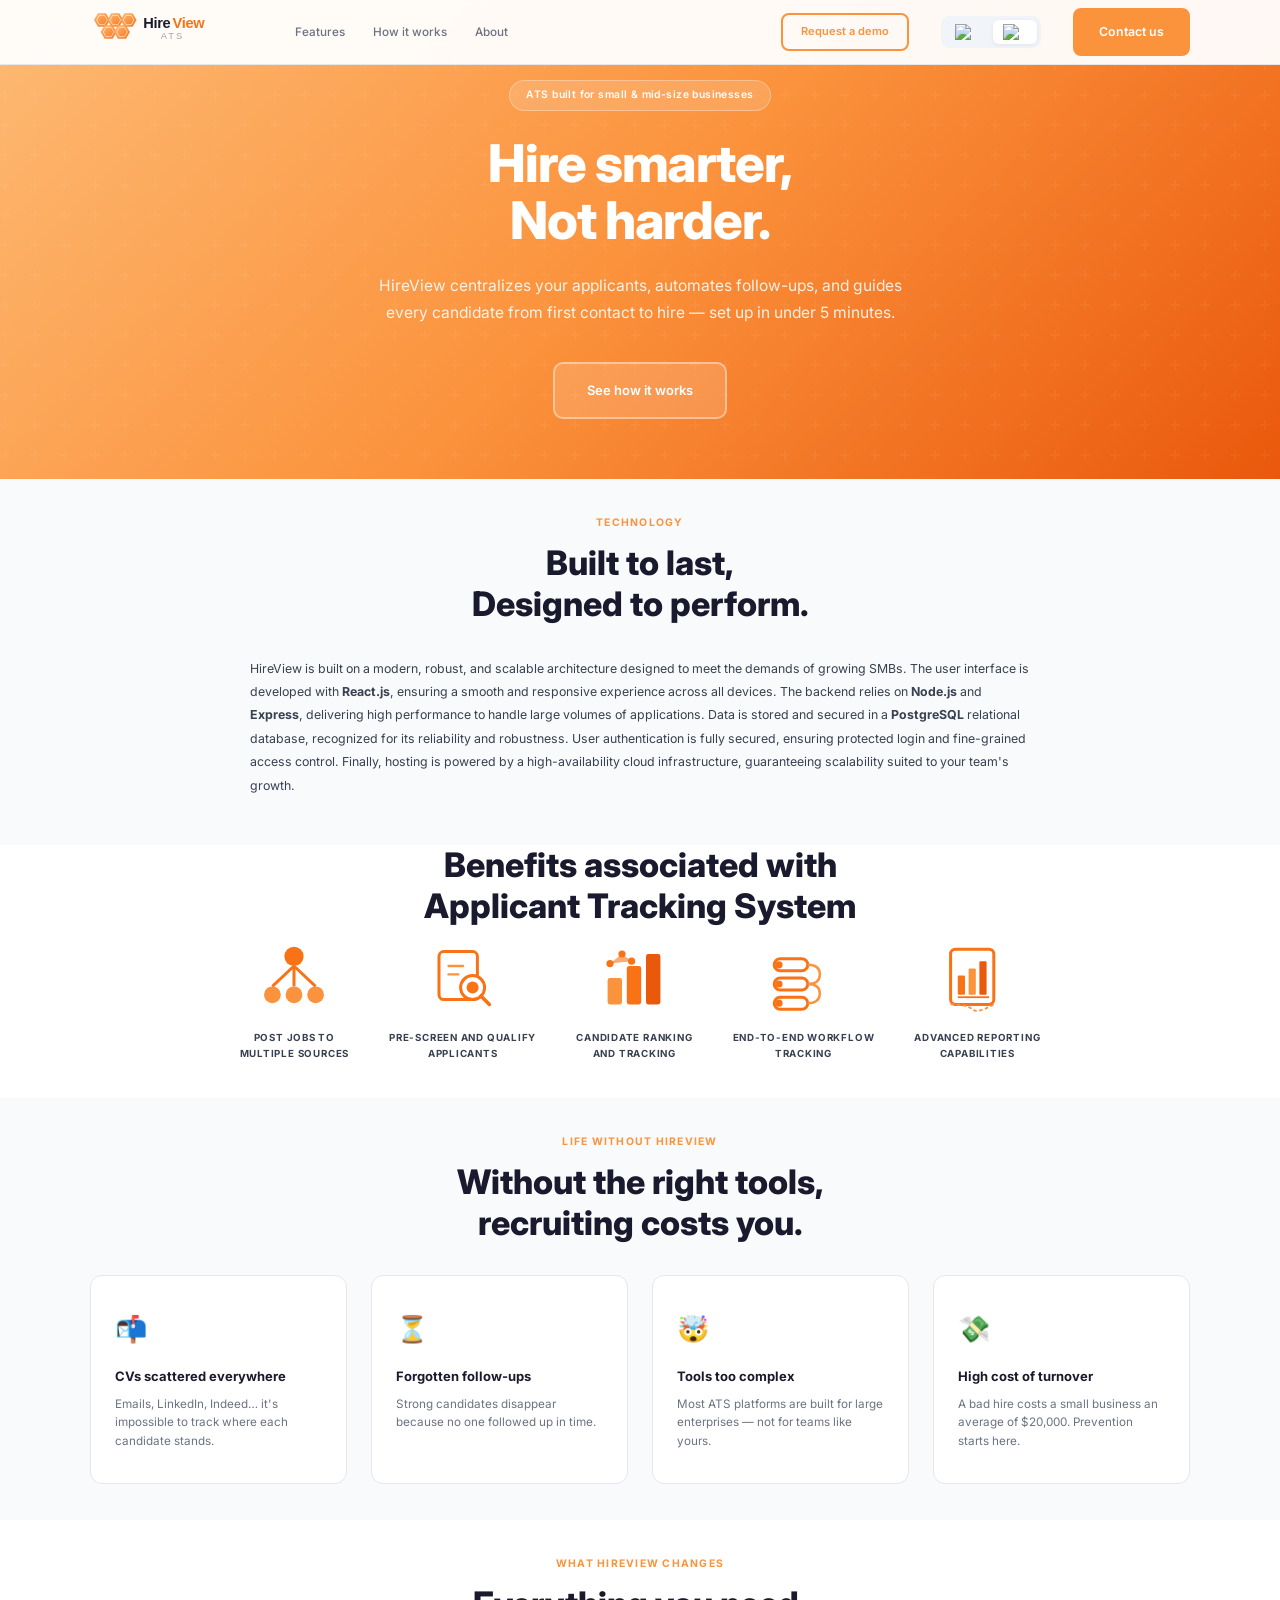
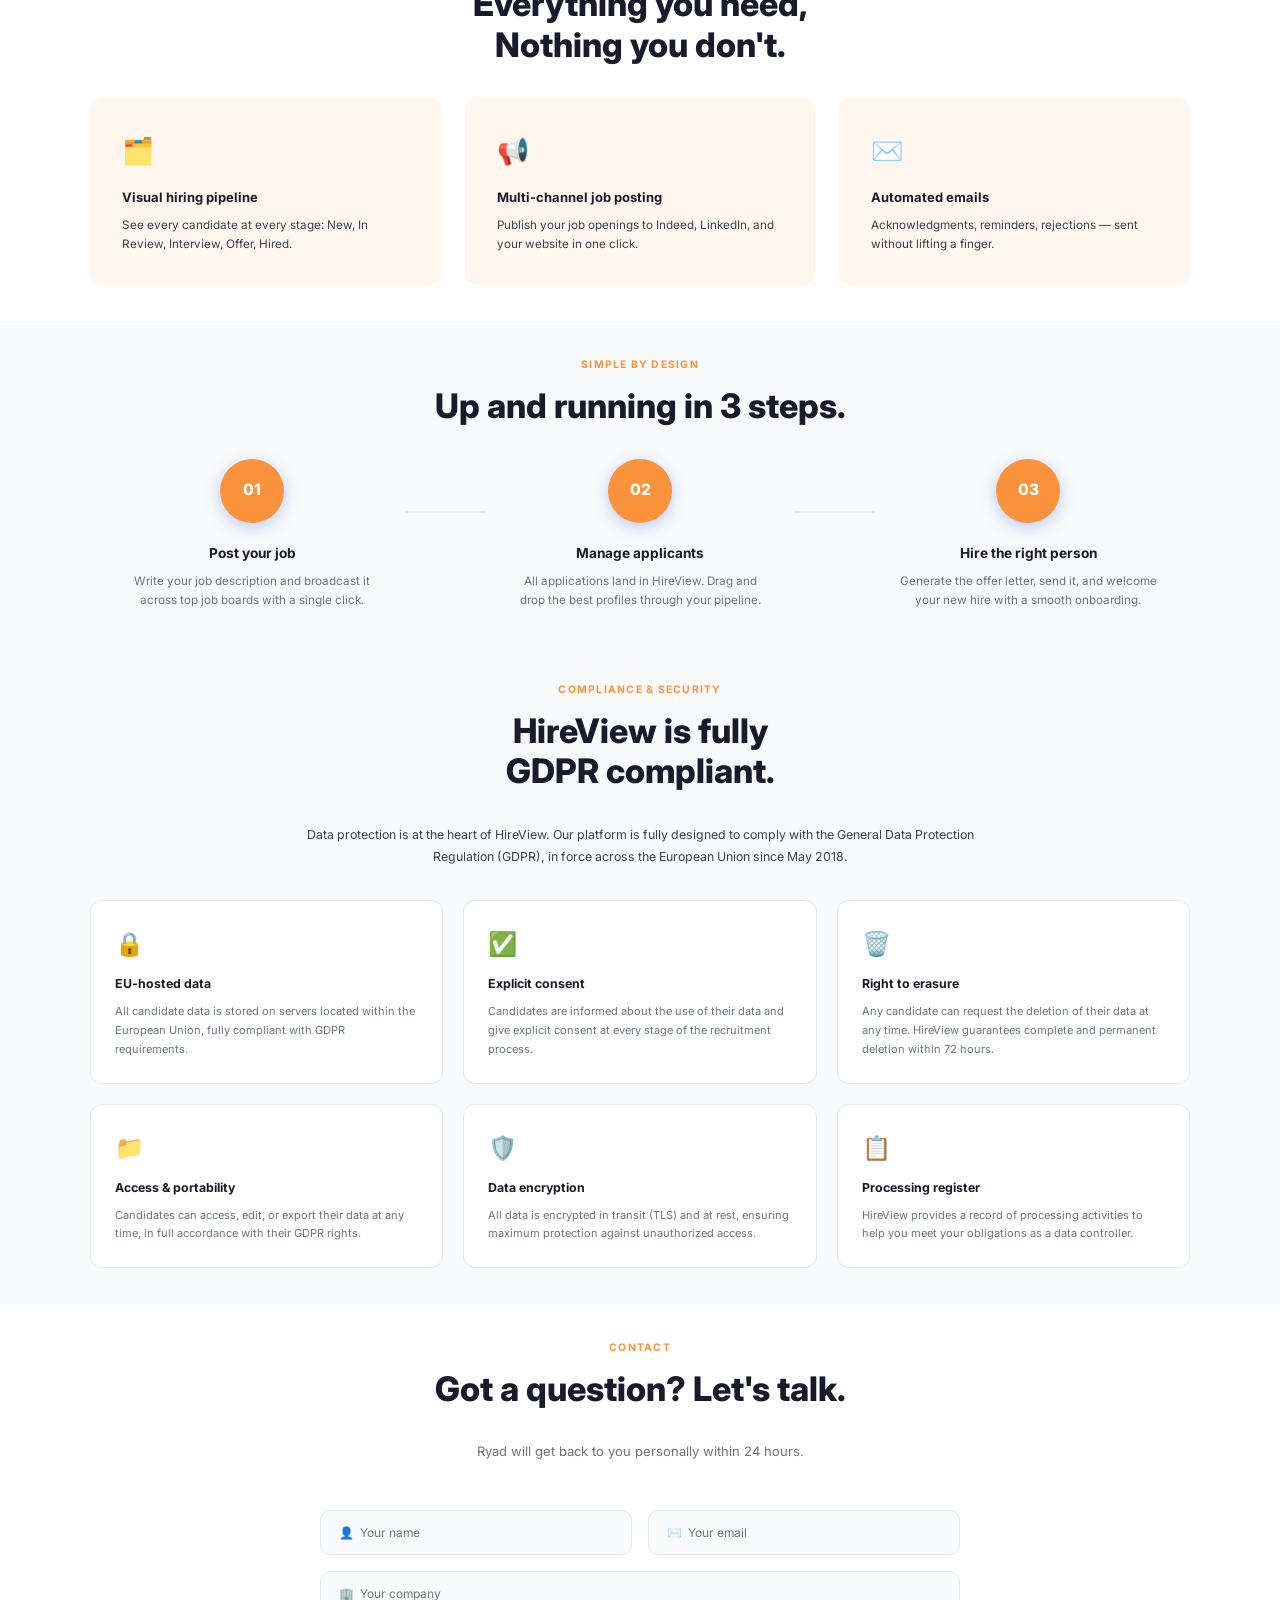
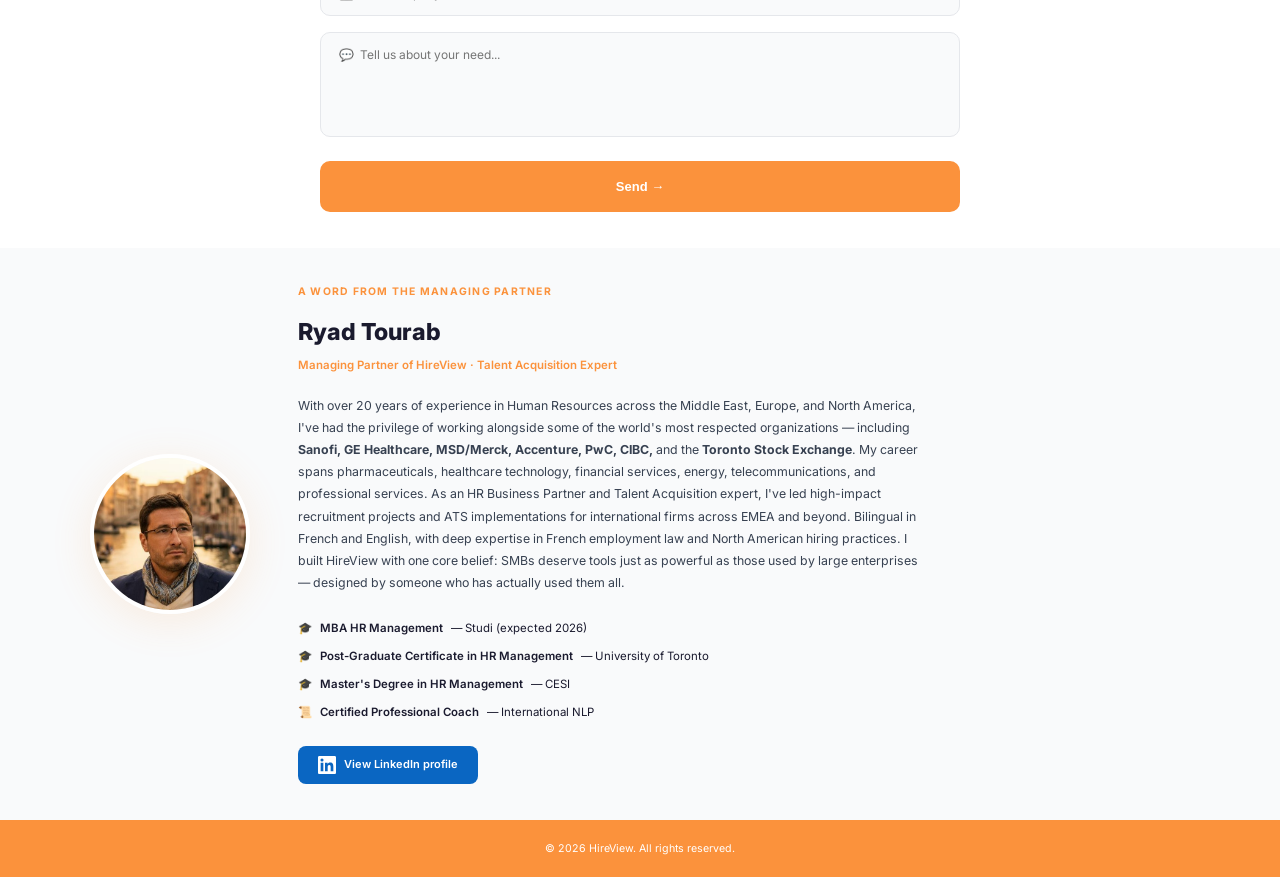
==== index-en.html @ aeb1a821 "Add files via upload" ====
<!DOCTYPE html>
<html lang="en">
<head>
  <meta charset="UTF-8" />
  <meta name="viewport" content="width=device-width, initial-scale=1.0" />
  <title>HireView — The ATS Built for SMBs</title>
  <link rel="preconnect" href="https://fonts.googleapis.com" />
  <link rel="preconnect" href="https://fonts.gstatic.com" crossorigin />
  <link href="https://fonts.googleapis.com/css2?family=Inter:wght@400;500;600;700;800&display=swap" rel="stylesheet" />
  <link rel="stylesheet" href="style.css" />
</head>
<body>

  <!-- NAV -->
  <header class="nav" id="nav">
    <div class="nav__inner container">
      <a href="#" class="nav__logo"><img src="logo.svg" alt="HireView" height="40" /></a>
      <nav class="nav__links" id="navLinks">
        <a href="#features">Features</a>
        <a href="#how">How it works</a>
        <a href="#founder">About</a>
      </nav>
      <a href="#contact" class="btn btn--outline nav__demo">Request a demo</a>
      <div class="lang-switch">
        <a href="index.html" class="lang-switch__btn" title="Français">
          <img src="https://flagcdn.com/w40/fr.png" width="24" height="16" alt="Français" />
        </a>
        <a href="index-en.html" class="lang-switch__btn lang-switch__btn--active" title="English">
          <img src="https://flagcdn.com/w40/gb.png" width="24" height="16" alt="English" />
        </a>
      </div>
      <a href="#contact" class="btn btn--primary nav__cta">Contact us</a>
      <button class="nav__burger" id="burger" aria-label="Menu">
        <span></span><span></span><span></span>
      </button>
    </div>
  </header>

  <!-- MOBILE MENU -->
  <div class="mobile-menu" id="mobileMenu">
    <a href="#features" class="mobile-menu__link">Features</a>
    <a href="#how" class="mobile-menu__link">How it works</a>
    <a href="#contact" class="mobile-menu__link">Request a demo</a>
    <a href="#contact" class="btn btn--primary mobile-menu__cta">Contact us</a>
  </div>

  <main>

    <!-- HERO -->
    <section class="hero">
      <div class="container hero__inner">
        <div class="hero__badge">ATS built for small & mid-size businesses</div>
        <h1 class="hero__title">Hire smarter,<br/>Not harder.</h1>
        <p class="hero__sub">HireView centralizes your applicants, automates follow-ups, and guides every candidate from first contact to hire — set up in under 5 minutes.</p>
        <div class="hero__actions">
          <a href="#how" class="btn btn--ghost btn--lg">See how it works</a>
        </div>
      </div>
      <div class="hero__bg"></div>
    </section>

    <!-- TECH -->
    <section class="tech" id="tech">
      <div class="container">
        <p class="section__eyebrow">Technology</p>
        <h2 class="section__title">Built to last,<br/>Designed to perform.</h2>
        <p class="tech__intro">HireView is built on a modern, robust, and scalable architecture designed to meet the demands of growing SMBs. The user interface is developed with <strong>React.js</strong>, ensuring a smooth and responsive experience across all devices. The backend relies on <strong>Node.js</strong> and <strong>Express</strong>, delivering high performance to handle large volumes of applications. Data is stored and secured in a <strong>PostgreSQL</strong> relational database, recognized for its reliability and robustness. User authentication is fully secured, ensuring protected login and fine-grained access control. Finally, hosting is powered by a high-availability cloud infrastructure, guaranteeing scalability suited to your team's growth.</p>
      </div>
    </section>

    <!-- BENEFITS -->
    <section class="benefits">
      <div class="container">
        <h2 class="section__title">Benefits associated with<br/>Applicant Tracking System</h2>
        <div class="benefits__grid">
          <div class="benefits__item">
            <div class="benefits__icon">
              <svg viewBox="0 0 60 60" fill="none" xmlns="http://www.w3.org/2000/svg">
                <circle cx="30" cy="12" r="8" fill="#f97316"/>
                <circle cx="12" cy="44" r="7" fill="#fb923c"/>
                <circle cx="30" cy="44" r="7" fill="#fb923c"/>
                <circle cx="48" cy="44" r="7" fill="#fb923c"/>
                <line x1="30" y1="20" x2="12" y2="37" stroke="#f97316" stroke-width="2.5"/>
                <line x1="30" y1="20" x2="30" y2="37" stroke="#f97316" stroke-width="2.5"/>
                <line x1="30" y1="20" x2="48" y2="37" stroke="#f97316" stroke-width="2.5"/>
              </svg>
            </div>
            <p>Post jobs to<br/>multiple sources</p>
          </div>
          <div class="benefits__item">
            <div class="benefits__icon">
              <svg viewBox="0 0 60 60" fill="none" xmlns="http://www.w3.org/2000/svg">
                <rect x="10" y="8" width="32" height="40" rx="4" stroke="#f97316" stroke-width="2.5" fill="none"/>
                <circle cx="38" cy="38" r="10" fill="#fff" stroke="#f97316" stroke-width="2.5"/>
                <circle cx="38" cy="38" r="5" fill="#f97316"/>
                <line x1="45" y1="45" x2="52" y2="52" stroke="#f97316" stroke-width="3" stroke-linecap="round"/>
                <line x1="18" y1="20" x2="30" y2="20" stroke="#fb923c" stroke-width="2" stroke-linecap="round"/>
                <line x1="18" y1="27" x2="26" y2="27" stroke="#fb923c" stroke-width="2" stroke-linecap="round"/>
              </svg>
            </div>
            <p>Pre-screen and qualify<br/>applicants</p>
          </div>
          <div class="benefits__item">
            <div class="benefits__icon">
              <svg viewBox="0 0 60 60" fill="none" xmlns="http://www.w3.org/2000/svg">
                <rect x="8" y="30" width="12" height="22" rx="2" fill="#fb923c"/>
                <rect x="24" y="20" width="12" height="32" rx="2" fill="#f97316"/>
                <rect x="40" y="10" width="12" height="42" rx="2" fill="#ea580c"/>
                <polygon points="10,18 20,10 28,16" fill="#f97316" opacity="0.6"/>
                <circle cx="10" cy="18" r="3" fill="#f97316"/>
                <circle cx="20" cy="10" r="3" fill="#f97316"/>
                <circle cx="28" cy="16" r="3" fill="#f97316"/>
              </svg>
            </div>
            <p>Candidate ranking<br/>and tracking</p>
          </div>
          <div class="benefits__item">
            <div class="benefits__icon">
              <svg viewBox="0 0 60 60" fill="none" xmlns="http://www.w3.org/2000/svg">
                <rect x="6" y="14" width="28" height="10" rx="5" stroke="#f97316" stroke-width="2.5" fill="none"/>
                <rect x="6" y="30" width="28" height="10" rx="5" stroke="#f97316" stroke-width="2.5" fill="none"/>
                <rect x="6" y="46" width="28" height="10" rx="5" stroke="#f97316" stroke-width="2.5" fill="none"/>
                <circle cx="10" cy="19" r="3" fill="#f97316"/>
                <circle cx="10" cy="35" r="3" fill="#f97316"/>
                <circle cx="10" cy="51" r="3" fill="#f97316"/>
                <path d="M34 19 Q44 19 44 27 Q44 35 34 35" stroke="#fb923c" stroke-width="2" fill="none"/>
                <path d="M34 35 Q44 35 44 43 Q44 51 34 51" stroke="#fb923c" stroke-width="2" fill="none"/>
              </svg>
            </div>
            <p>End-to-end workflow<br/>tracking</p>
          </div>
          <div class="benefits__item">
            <div class="benefits__icon">
              <svg viewBox="0 0 60 60" fill="none" xmlns="http://www.w3.org/2000/svg">
                <rect x="8" y="6" width="36" height="46" rx="4" stroke="#f97316" stroke-width="2.5" fill="none"/>
                <rect x="14" y="28" width="6" height="16" rx="1" fill="#f97316"/>
                <rect x="23" y="22" width="6" height="22" rx="1" fill="#fb923c"/>
                <rect x="32" y="16" width="6" height="28" rx="1" fill="#ea580c"/>
                <line x1="14" y1="46" x2="40" y2="46" stroke="#f97316" stroke-width="1.5"/>
                <path d="M8 52 Q22 52 26 56 Q30 60 44 52" stroke="#fb923c" stroke-width="1.5" fill="none" stroke-dasharray="3,2"/>
              </svg>
            </div>
            <p>Advanced reporting<br/>capabilities</p>
          </div>
        </div>
      </div>
    </section>

    <!-- PAIN POINTS -->
    <section class="pain">
      <div class="container">
        <p class="section__eyebrow">Life without HireView</p>
        <h2 class="section__title">Without the right tools,<br/>recruiting costs you.</h2>
        <div class="pain__grid">
          <div class="pain__card">
            <div class="pain__icon">📬</div>
            <h3>CVs scattered everywhere</h3>
            <p>Emails, LinkedIn, Indeed… it's impossible to track where each candidate stands.</p>
          </div>
          <div class="pain__card">
            <div class="pain__icon">⏳</div>
            <h3>Forgotten follow-ups</h3>
            <p>Strong candidates disappear because no one followed up in time.</p>
          </div>
          <div class="pain__card">
            <div class="pain__icon">🤯</div>
            <h3>Tools too complex</h3>
            <p>Most ATS platforms are built for large enterprises — not for teams like yours.</p>
          </div>
          <div class="pain__card">
            <div class="pain__icon">💸</div>
            <h3>High cost of turnover</h3>
            <p>A bad hire costs a small business an average of $20,000. Prevention starts here.</p>
          </div>
        </div>
      </div>
    </section>

    <!-- FEATURES -->
    <section class="features" id="features">
      <div class="container">
        <p class="section__eyebrow">What HireView changes</p>
        <h2 class="section__title">Everything you need,<br/>Nothing you don't.</h2>
        <div class="features__grid">
          <div class="feature__card">
            <div class="feature__icon">🗂️</div>
            <h3>Visual hiring pipeline</h3>
            <p>See every candidate at every stage: New, In Review, Interview, Offer, Hired.</p>
          </div>
          <div class="feature__card">
            <div class="feature__icon">📢</div>
            <h3>Multi-channel job posting</h3>
            <p>Publish your job openings to Indeed, LinkedIn, and your website in one click.</p>
          </div>
          <div class="feature__card">
            <div class="feature__icon">✉️</div>
            <h3>Automated emails</h3>
            <p>Acknowledgments, reminders, rejections — sent without lifting a finger.</p>
          </div>
        </div>
      </div>
    </section>

    <!-- HOW IT WORKS -->
    <section class="how" id="how">
      <div class="container">
        <p class="section__eyebrow">Simple by design</p>
        <h2 class="section__title">Up and running in 3 steps.</h2>
        <div class="how__steps">
          <div class="how__step">
            <div class="how__number">01</div>
            <div class="how__content">
              <h3>Post your job</h3>
              <p>Write your job description and broadcast it across top job boards with a single click.</p>
            </div>
          </div>
          <div class="how__connector"></div>
          <div class="how__step">
            <div class="how__number">02</div>
            <div class="how__content">
              <h3>Manage applicants</h3>
              <p>All applications land in HireView. Drag and drop the best profiles through your pipeline.</p>
            </div>
          </div>
          <div class="how__connector"></div>
          <div class="how__step">
            <div class="how__number">03</div>
            <div class="how__content">
              <h3>Hire the right person</h3>
              <p>Generate the offer letter, send it, and welcome your new hire with a smooth onboarding.</p>
            </div>
          </div>
        </div>
      </div>
    </section>


    <!-- RGPD -->
    <section class="rgpd">
      <div class="container">
        <p class="section__eyebrow">Compliance & Security</p>
        <h2 class="section__title">HireView is fully<br/>GDPR compliant.</h2>
        <p class="rgpd__intro">Data protection is at the heart of HireView. Our platform is fully designed to comply with the General Data Protection Regulation (GDPR), in force across the European Union since May 2018.</p>
        <div class="rgpd__grid">
          <div class="rgpd__card">
            <div class="rgpd__icon">🔒</div>
            <h3>EU-hosted data</h3>
            <p>All candidate data is stored on servers located within the European Union, fully compliant with GDPR requirements.</p>
          </div>
          <div class="rgpd__card">
            <div class="rgpd__icon">✅</div>
            <h3>Explicit consent</h3>
            <p>Candidates are informed about the use of their data and give explicit consent at every stage of the recruitment process.</p>
          </div>
          <div class="rgpd__card">
            <div class="rgpd__icon">🗑️</div>
            <h3>Right to erasure</h3>
            <p>Any candidate can request the deletion of their data at any time. HireView guarantees complete and permanent deletion within 72 hours.</p>
          </div>
          <div class="rgpd__card">
            <div class="rgpd__icon">📁</div>
            <h3>Access & portability</h3>
            <p>Candidates can access, edit, or export their data at any time, in full accordance with their GDPR rights.</p>
          </div>
          <div class="rgpd__card">
            <div class="rgpd__icon">🛡️</div>
            <h3>Data encryption</h3>
            <p>All data is encrypted in transit (TLS) and at rest, ensuring maximum protection against unauthorized access.</p>
          </div>
          <div class="rgpd__card">
            <div class="rgpd__icon">📋</div>
            <h3>Processing register</h3>
            <p>HireView provides a record of processing activities to help you meet your obligations as a data controller.</p>
          </div>
        </div>
      </div>
    </section>

    <!-- CONTACT -->
    <section class="contact" id="contact">
      <div class="container">
        <div class="contact__header">
          <p class="section__eyebrow">Contact</p>
          <h2 class="section__title">Got a question? Let's talk.</h2>
          <p class="contact__sub">Ryad will get back to you personally within 24 hours.</p>
        </div>
        <form class="contact__form" action="https://formsubmit.co/contact@hireview-ats.com" method="POST">
          <div class="form__row">
            <div class="form__group">
              <input type="text" name="name" placeholder="👤  Your name" required />
            </div>
            <div class="form__group">
              <input type="email" name="email" placeholder="✉️  Your email" required />
            </div>
          </div>
          <div class="form__group">
            <input type="text" name="company" placeholder="🏢  Your company" />
          </div>
          <div class="form__group">
            <textarea name="message" rows="5" placeholder="💬  Tell us about your need..." required></textarea>
          </div>
          <button type="submit" class="btn btn--primary btn--full contact__submit">Send →</button>
        </form>
      </div>
    </section>

    <!-- FOUNDER -->
    <section class="founder" id="founder">
      <div class="container founder__inner">
        <div class="founder__avatar"><img src="ryad.jpg.jpg" alt="Ryad Tourab" /></div>
        <div class="founder__content">
          <p class="section__eyebrow">A word from the Managing Partner</p>
          <h2 class="founder__name">Ryad Tourab</h2>
          <p class="founder__title">Managing Partner of HireView · Talent Acquisition Expert</p>
          <p class="founder__bio">With over 20 years of experience in Human Resources across the Middle East, Europe, and North America, I've had the privilege of working alongside some of the world's most respected organizations — including <strong>Sanofi, GE Healthcare, MSD/Merck, Accenture, PwC, CIBC,</strong> and the <strong>Toronto Stock Exchange</strong>. My career spans pharmaceuticals, healthcare technology, financial services, energy, telecommunications, and professional services. As an HR Business Partner and Talent Acquisition expert, I've led high-impact recruitment projects and ATS implementations for international firms across EMEA and beyond. Bilingual in French and English, with deep expertise in French employment law and North American hiring practices. I built HireView with one core belief: SMBs deserve tools just as powerful as those used by large enterprises — designed by someone who has actually used them all.</p>
          <ul class="founder__creds-list">
            <li>🎓 <strong>MBA HR Management</strong> — Studi (expected 2026)</li>
            <li>🎓 <strong>Post-Graduate Certificate in HR Management</strong> — University of Toronto</li>
            <li>🎓 <strong>Master's Degree in HR Management</strong> — CESI</li>
            <li>📜 <strong>Certified Professional Coach</strong> — International NLP</li>
          </ul>
          <a href="https://www.linkedin.com/in/ryad-t-6988889" target="_blank" rel="noopener" class="founder__linkedin">
            <svg width="18" height="18" viewBox="0 0 24 24" fill="currentColor"><path d="M20.447 20.452h-3.554v-5.569c0-1.328-.027-3.037-1.852-3.037-1.853 0-2.136 1.445-2.136 2.939v5.667H9.351V9h3.414v1.561h.046c.477-.9 1.637-1.85 3.37-1.85 3.601 0 4.267 2.37 4.267 5.455v6.286zM5.337 7.433a2.062 2.062 0 01-2.063-2.065 2.064 2.064 0 112.063 2.065zm1.782 13.019H3.555V9h3.564v11.452zM22.225 0H1.771C.792 0 0 .774 0 1.729v20.542C0 23.227.792 24 1.771 24h20.451C23.2 24 24 23.227 24 22.271V1.729C24 .774 23.2 0 22.222 0h.003z"/></svg>
            View LinkedIn profile
          </a>
        </div>
      </div>
    </section>


  </main>

  <!-- FOOTER -->
  <footer class="footer">
    <div class="footer__bottom container">
      <p>© 2026 HireView. All rights reserved.</p>
    </div>
  </footer>

  <script src="script.js"></script>
</body>
</html>
---- style.css ----
/* ===========================
   RESET & BASE
=========================== */
*, *::before, *::after { box-sizing: border-box; margin: 0; padding: 0; }

html { scroll-behavior: smooth; font-size: 13px; }

body {
  font-family: 'Inter', sans-serif;
  color: #1a1a2e;
  background: #fff;
  line-height: 1.6;
  overflow-x: hidden;
}

img { max-width: 100%; display: block; }
a { text-decoration: none; color: inherit; }

.container {
  width: 100%;
  max-width: 1140px;
  margin: 0 auto;
  padding: 0 20px;
}

/* ===========================
   TOKENS
=========================== */
:root {
  --blue: #fb923c;
  --blue-dark: #ea580c;
  --blue-light: #fff7ed;
  --indigo: #f97316;
  --text: #1a1a2e;
  --muted: #6b7280;
  --border: #e5e7eb;
  --radius: 12px;
  --shadow: 0 4px 24px rgba(251,146,60,0.08);
  --shadow-lg: 0 8px 40px rgba(251,146,60,0.14);
}

/* ===========================
   BUTTONS
=========================== */
.btn {
  display: inline-flex;
  align-items: center;
  justify-content: center;
  gap: 8px;
  padding: 12px 24px;
  border-radius: 8px;
  font-weight: 600;
  font-size: 0.95rem;
  cursor: pointer;
  transition: all 0.2s ease;
  border: 2px solid transparent;
  white-space: nowrap;
}

.btn--primary {
  background: var(--blue);
  color: #fff;
  border-color: var(--blue);
}
.btn--primary:hover { background: var(--blue-dark); border-color: var(--blue-dark); transform: translateY(-1px); box-shadow: 0 4px 16px rgba(37,99,235,0.3); }

.btn--outline {
  background: transparent;
  color: var(--blue);
  border-color: var(--blue);
}
.btn--outline:hover { background: var(--blue-light); transform: translateY(-1px); }

.btn--ghost {
  background: rgba(255,255,255,0.15);
  color: #fff;
  border-color: rgba(255,255,255,0.4);
}
.btn--ghost:hover { background: rgba(255,255,255,0.25); }

.btn--lg { padding: 16px 32px; font-size: 1rem; border-radius: 10px; }
.btn--full { width: 100%; }

/* ===========================
   NAV
=========================== */
.nav {
  position: fixed;
  top: 0;
  left: 0;
  right: 0;
  z-index: 100;
  background: rgba(255,255,255,0.95);
  backdrop-filter: blur(12px);
  border-bottom: 1px solid var(--border);
  transition: box-shadow 0.2s;
}
.nav.scrolled { box-shadow: var(--shadow); }

.nav__inner {
  display: flex;
  align-items: center;
  height: 64px;
  gap: 32px;
}

.nav__logo {
  font-size: 1.4rem;
  font-weight: 800;
  color: var(--text);
  flex-shrink: 0;
}
.nav__logo span { color: var(--blue); }

.nav__links {
  display: flex;
  gap: 28px;
  flex: 1;
}
.nav__links a {
  font-size: 0.9rem;
  font-weight: 500;
  color: var(--muted);
  transition: color 0.2s;
}
.nav__links a:hover { color: var(--text); }

.nav__cta { margin-left: auto; }

.lang-switch {
  display: flex;
  align-items: center;
  gap: 4px;
  background: #f1f5f9;
  border-radius: 8px;
  padding: 4px;
}

.lang-switch__btn {
  font-size: 0.78rem;
  font-weight: 700;
  padding: 4px 10px;
  border-radius: 6px;
  color: var(--muted);
  transition: all 0.2s;
  letter-spacing: 0.05em;
}
.lang-switch__btn:hover { color: var(--text); }
.lang-switch__btn--active {
  background: #fff;
  color: var(--blue);
  box-shadow: 0 1px 4px rgba(0,0,0,0.08);
}

.nav__demo { font-size: 0.85rem; padding: 8px 18px; }
@media (max-width: 768px) { .nav__demo { display: none; } }

.nav__burger {
  display: none;
  flex-direction: column;
  gap: 5px;
  background: none;
  border: none;
  cursor: pointer;
  padding: 4px;
  margin-left: auto;
}
.nav__burger span {
  display: block;
  width: 24px;
  height: 2px;
  background: var(--text);
  border-radius: 2px;
  transition: all 0.3s;
}

/* Mobile menu */
.mobile-menu {
  display: none;
  position: fixed;
  top: 64px;
  left: 0;
  right: 0;
  background: #fff;
  border-bottom: 1px solid var(--border);
  padding: 20px;
  flex-direction: column;
  gap: 16px;
  z-index: 99;
  box-shadow: var(--shadow-lg);
}
.mobile-menu.open { display: flex; }
.mobile-menu__link {
  font-weight: 500;
  color: var(--text);
  font-size: 1rem;
  padding: 8px 0;
  border-bottom: 1px solid var(--border);
}
.mobile-menu__cta { margin-top: 4px; text-align: center; }

/* ===========================
   SECTION LABELS
=========================== */
.section__eyebrow {
  font-size: 0.8rem;
  font-weight: 700;
  letter-spacing: 0.12em;
  text-transform: uppercase;
  color: var(--blue);
  margin-bottom: 12px;
}

.section__title {
  font-size: clamp(1.8rem, 4vw, 2.6rem);
  font-weight: 800;
  line-height: 1.2;
  color: var(--text);
  margin-bottom: 32px;
}

/* ===========================
   HERO
=========================== */
.hero {
  position: relative;
  background: linear-gradient(135deg, #fdba74 0%, #fb923c 50%, #ea580c 100%);
  color: #fff;
  padding: 80px 0 40px;
  overflow: hidden;
}

.hero__bg {
  position: absolute;
  inset: 0;
  background: url("data:image/svg+xml,%3Csvg width='60' height='60' viewBox='0 0 60 60' xmlns='http://www.w3.org/2000/svg'%3E%3Cg fill='none' fill-rule='evenodd'%3E%3Cg fill='%23ffffff' fill-opacity='0.04'%3E%3Cpath d='M36 34v-4h-2v4h-4v2h4v4h2v-4h4v-2h-4zm0-30V0h-2v4h-4v2h4v4h2V6h4V4h-4zM6 34v-4H4v4H0v2h4v4h2v-4h4v-2H6zM6 4V0H4v4H0v2h4v4h2V6h4V4H6z'/%3E%3C/g%3E%3C/g%3E%3C/svg%3E");
  pointer-events: none;
}

.hero__inner {
  position: relative;
  z-index: 1;
  max-width: 720px;
  margin: 0 auto;
  text-align: center;
}

/* MOCKUP */
.hero__mockup {
  position: relative;
  z-index: 1;
}

.mockup__browser {
  background: #1e293b;
  border-radius: 12px;
  overflow: hidden;
  box-shadow: 0 24px 64px rgba(0,0,0,0.4);
}

.mockup__bar {
  background: #0f172a;
  padding: 10px 14px;
  display: flex;
  align-items: center;
  gap: 8px;
}

.mockup__dot {
  width: 10px;
  height: 10px;
  border-radius: 50%;
  background: #334155;
}
.mockup__dot:nth-child(1) { background: #ef4444; }
.mockup__dot:nth-child(2) { background: #f59e0b; }
.mockup__dot:nth-child(3) { background: #10b981; }

.mockup__url {
  background: #1e293b;
  color: #94a3b8;
  font-size: 0.72rem;
  padding: 3px 12px;
  border-radius: 4px;
  margin-left: 8px;
  flex: 1;
}

.mockup__screen {
  background: #f8fafc;
  padding: 14px;
}

.mockup__topbar {
  display: flex;
  align-items: center;
  justify-content: space-between;
  margin-bottom: 12px;
}

.mockup__pagetitle {
  font-size: 0.78rem;
  font-weight: 700;
  color: #1e293b;
}

.mockup__tag {
  font-size: 0.68rem;
  background: #eff6ff;
  color: var(--blue);
  font-weight: 600;
  padding: 3px 10px;
  border-radius: 999px;
}

.mockup__pipeline {
  display: grid;
  grid-template-columns: repeat(4, 1fr);
  gap: 8px;
}

.mockup__col {
  background: #f1f5f9;
  border-radius: 8px;
  padding: 8px;
  display: flex;
  flex-direction: column;
  gap: 6px;
}

.mockup__col-title {
  font-size: 0.65rem;
  font-weight: 700;
  color: #64748b;
  text-transform: uppercase;
  letter-spacing: 0.06em;
  margin-bottom: 4px;
}

.mockup__card {
  background: #fff;
  border-radius: 6px;
  padding: 8px;
  display: flex;
  align-items: center;
  gap: 7px;
  box-shadow: 0 1px 3px rgba(0,0,0,0.08);
}

.mockup__card--ghost {
  background: #e2e8f0;
  height: 44px;
  opacity: 0.5;
}

.mockup__card--highlight {
  border: 1.5px solid #10b981;
  background: #f0fdf4;
}

.mockup__card--hired {
  border: 1.5px solid var(--blue);
  background: #eff6ff;
}

.mockup__avatar {
  width: 26px;
  height: 26px;
  border-radius: 50%;
  color: #fff;
  font-size: 0.6rem;
  font-weight: 700;
  display: flex;
  align-items: center;
  justify-content: center;
  flex-shrink: 0;
}

.mockup__cname {
  font-size: 0.68rem;
  font-weight: 700;
  color: #1e293b;
}

.mockup__csub {
  font-size: 0.6rem;
  color: #64748b;
}

@media (max-width: 900px) {
  .hero__inner { grid-template-columns: 1fr; }
  .hero__text { text-align: center; }
  .hero__actions { justify-content: center; }
  .hero__mockup { display: none; }
}

.hero__badge {
  display: inline-block;
  background: rgba(255,255,255,0.15);
  border: 1px solid rgba(255,255,255,0.3);
  color: #fff;
  font-size: 0.8rem;
  font-weight: 600;
  padding: 6px 16px;
  border-radius: 999px;
  margin-bottom: 24px;
  letter-spacing: 0.04em;
}

.hero__title {
  font-size: clamp(2.4rem, 6vw, 4rem);
  font-weight: 800;
  line-height: 1.1;
  margin-bottom: 24px;
  letter-spacing: -0.02em;
}

.hero__sub {
  font-size: clamp(1rem, 2.5vw, 1.2rem);
  opacity: 0.88;
  max-width: 560px;
  margin: 0 auto 36px;
  line-height: 1.7;
}

.hero__actions {
  display: flex;
  gap: 16px;
  justify-content: center;
  flex-wrap: wrap;
  margin-bottom: 20px;
}

.hero__note {
  font-size: 0.82rem;
  opacity: 0.65;
  letter-spacing: 0.02em;
}

/* ===========================
   PAIN POINTS
=========================== */
.pain {
  padding: 36px 0;
  background: #f9fafb;
  text-align: center;
}

.pain__grid {
  display: grid;
  grid-template-columns: repeat(auto-fit, minmax(220px, 1fr));
  gap: 24px;
}

.pain__card {
  background: #fff;
  border: 1px solid var(--border);
  border-radius: var(--radius);
  padding: 32px 24px;
  text-align: left;
  transition: box-shadow 0.2s, transform 0.2s;
}
.pain__card:hover { box-shadow: var(--shadow); transform: translateY(-4px); }

.pain__icon { font-size: 2rem; margin-bottom: 16px; }
.pain__card h3 { font-size: 1rem; font-weight: 700; margin-bottom: 8px; }
.pain__card p { font-size: 0.9rem; color: var(--muted); }

/* ===========================
   FEATURES
=========================== */
.features {
  padding: 36px 0;
  text-align: center;
}

.features__grid {
  display: grid;
  grid-template-columns: repeat(auto-fit, minmax(300px, 1fr));
  gap: 24px;
}

.feature__card {
  background: var(--blue-light);
  border-radius: var(--radius);
  padding: 32px;
  text-align: left;
  transition: box-shadow 0.2s, transform 0.2s;
}
.feature__card:hover { box-shadow: var(--shadow); transform: translateY(-4px); }

.feature__icon { font-size: 2rem; margin-bottom: 16px; }
.feature__card h3 { font-size: 1rem; font-weight: 700; margin-bottom: 8px; }
.feature__card p { font-size: 0.9rem; color: #374151; }

/* ===========================
   HOW IT WORKS
=========================== */
.how {
  padding: 36px 0;
  background: #f9fafb;
  text-align: center;
}

.how__steps {
  display: flex;
  align-items: flex-start;
  gap: 0;
  justify-content: center;
  flex-wrap: wrap;
  gap: 24px;
}

.how__step {
  display: flex;
  flex-direction: column;
  align-items: center;
  max-width: 260px;
  text-align: center;
}

.how__number {
  width: 64px;
  height: 64px;
  border-radius: 50%;
  background: var(--blue);
  color: #fff;
  font-size: 1.2rem;
  font-weight: 800;
  display: flex;
  align-items: center;
  justify-content: center;
  margin-bottom: 20px;
  flex-shrink: 0;
  box-shadow: 0 4px 16px rgba(37,99,235,0.3);
}

.how__content h3 { font-size: 1.05rem; font-weight: 700; margin-bottom: 8px; }
.how__content p { font-size: 0.9rem; color: var(--muted); }

.how__connector {
  width: 80px;
  height: 2px;
  background: var(--border);
  align-self: center;
  margin-bottom: 44px;
  flex-shrink: 0;
}

/* ===========================
   TESTIMONIALS
=========================== */
.testimonials {
  padding: 36px 0;
  text-align: center;
}

.testimonials__grid {
  display: grid;
  grid-template-columns: repeat(auto-fit, minmax(280px, 1fr));
  gap: 24px;
}

.testimonial__card {
  background: #fff;
  border: 1px solid var(--border);
  border-radius: var(--radius);
  padding: 32px;
  text-align: left;
  box-shadow: var(--shadow);
}

.testimonial__card p {
  font-size: 0.95rem;
  color: var(--text);
  line-height: 1.7;
  margin-bottom: 24px;
  font-style: italic;
}
.testimonial__card p::before { content: '"'; }
.testimonial__card p::after { content: '"'; }

.testimonial__author {
  display: flex;
  align-items: center;
  gap: 12px;
}

.testimonial__avatar {
  width: 40px;
  height: 40px;
  border-radius: 50%;
  background: linear-gradient(135deg, #fdba74, #fb923c);
  color: #fff;
  font-size: 0.75rem;
  font-weight: 700;
  display: flex;
  align-items: center;
  justify-content: center;
  flex-shrink: 0;
}

.testimonial__author strong { display: block; font-size: 0.9rem; }
.testimonial__author span { font-size: 0.78rem; color: var(--muted); }

/* ===========================
   PRICING
=========================== */
.pricing {
  padding: 36px 0;
  background: #f9fafb;
  text-align: center;
}

.pricing__grid {
  display: grid;
  grid-template-columns: repeat(auto-fit, minmax(280px, 1fr));
  gap: 24px;
  align-items: start;
}

.pricing__card {
  background: #fff;
  border: 1px solid var(--border);
  border-radius: var(--radius);
  padding: 36px 28px;
  text-align: left;
  position: relative;
  transition: box-shadow 0.2s, transform 0.2s;
}
.pricing__card:hover { box-shadow: var(--shadow-lg); transform: translateY(-4px); }

.pricing__card--featured {
  border: 2px solid var(--blue);
  box-shadow: var(--shadow-lg);
  transform: scale(1.02);
}
.pricing__card--featured:hover { transform: scale(1.02) translateY(-4px); }

.pricing__badge {
  display: inline-block;
  background: var(--blue);
  color: #fff;
  font-size: 0.72rem;
  font-weight: 700;
  padding: 4px 12px;
  border-radius: 999px;
  margin-bottom: 16px;
  letter-spacing: 0.04em;
  text-transform: uppercase;
}

.pricing__plan { font-size: 1rem; font-weight: 700; color: var(--muted); margin-bottom: 8px; }

.pricing__price { margin-bottom: 8px; }
.pricing__amount { font-size: 2.6rem; font-weight: 800; color: var(--text); }
.pricing__period { font-size: 0.9rem; color: var(--muted); }

.pricing__desc { font-size: 0.88rem; color: var(--muted); margin-bottom: 24px; }

.pricing__features {
  list-style: none;
  margin-bottom: 20px;
  display: flex;
  flex-direction: column;
  gap: 10px;
}
.pricing__features li { font-size: 0.88rem; color: #374151; }

.pricing__note {
  font-size: 0.82rem;
  color: var(--muted);
  margin-top: 32px;
}

/* ===========================
   BENEFITS
=========================== */
.benefits {
  padding: 0 0 36px;
  background: #fff;
  text-align: center;
  margin-top: -24px;
}

.benefits .section__title {
  margin-bottom: 4px;
}

.benefits__grid {
  display: flex;
  flex-wrap: wrap;
  justify-content: center;
  gap: 40px;
  margin-top: 16px;
}

.benefits__item {
  display: flex;
  flex-direction: column;
  align-items: center;
  gap: 16px;
  max-width: 160px;
}

.benefits__icon {
  width: 72px;
  height: 72px;
}

.benefits__icon svg {
  width: 100%;
  height: 100%;
}

.benefits__item p {
  font-size: 0.75rem;
  font-weight: 700;
  color: #374151;
  text-transform: uppercase;
  letter-spacing: 0.08em;
  line-height: 1.6;
  text-align: center;
}

/* ===========================
   RGPD
=========================== */
.rgpd {
  padding: 36px 0;
  background: #f9fafb;
  text-align: center;
}

.rgpd__intro {
  max-width: 720px;
  margin: 0 auto 32px;
  font-size: 0.95rem;
  color: #374151;
  line-height: 1.8;
}

.rgpd__grid {
  display: grid;
  grid-template-columns: repeat(3, 1fr);
  gap: 20px;
  text-align: left;
}

@media (max-width: 768px) {
  .rgpd__grid { grid-template-columns: 1fr; }
}

.rgpd__card {
  background: #fff;
  border: 1px solid var(--border);
  border-radius: var(--radius);
  padding: 24px;
  transition: box-shadow 0.2s, transform 0.2s;
}
.rgpd__card:hover { box-shadow: var(--shadow); transform: translateY(-3px); }

.rgpd__icon { font-size: 1.8rem; margin-bottom: 12px; }
.rgpd__card h3 { font-size: 0.95rem; font-weight: 700; margin-bottom: 8px; }
.rgpd__card p { font-size: 0.85rem; color: var(--muted); line-height: 1.7; }

/* ===========================
   TECH
=========================== */
.tech {
  padding: 36px 0;
  background: #f9fafb;
  text-align: center;
}

.tech__intro {
  max-width: 780px;
  margin: 0 auto 36px;
  font-size: 0.95rem;
  color: #374151;
  line-height: 1.9;
  text-align: left;
}

.tech__stack {
  display: flex;
  flex-wrap: wrap;
  justify-content: center;
  gap: 16px;
}

.tech__item {
  background: #fff;
  border: 1px solid var(--border);
  border-radius: 10px;
  padding: 16px 24px;
  display: flex;
  flex-direction: column;
  align-items: center;
  gap: 4px;
  min-width: 110px;
  transition: box-shadow 0.2s, transform 0.2s;
}
.tech__item:hover { box-shadow: var(--shadow); transform: translateY(-3px); }

.tech__icon { font-size: 1.6rem; }
.tech__item strong { font-size: 0.85rem; color: var(--text); }
.tech__item span { font-size: 0.72rem; color: var(--muted); }

/* ===========================
   CONTACT
=========================== */
.contact {
  padding: 36px 0;
  background: #fff;
}

.contact__header {
  text-align: center;
  margin-bottom: 48px;
}

.contact__sub {
  font-size: 1rem;
  color: var(--muted);
  margin-top: 16px;
  margin-bottom: 40px;
}

.contact__form {
  max-width: 640px;
  margin: 0 auto;
  display: flex;
  flex-direction: column;
  gap: 16px;
}

.form__row {
  display: grid;
  grid-template-columns: 1fr 1fr;
  gap: 16px;
}

.form__group { display: flex; flex-direction: column; }

.form__group input,
.form__group textarea {
  padding: 14px 18px;
  border: 1.5px solid var(--border);
  border-radius: 10px;
  font-family: 'Inter', sans-serif;
  font-size: 0.92rem;
  color: var(--text);
  background: #f9fafb;
  transition: border-color 0.2s, box-shadow 0.2s, background 0.2s;
  outline: none;
  resize: none;
}

.form__group input:focus,
.form__group textarea:focus {
  border-color: var(--blue);
  background: #fff;
  box-shadow: 0 0 0 4px rgba(37,99,235,0.08);
}

.contact__submit {
  margin-top: 8px;
  padding: 16px;
  font-size: 1rem;
  border-radius: 10px;
}

@media (max-width: 600px) {
  .form__row { grid-template-columns: 1fr; }
}

/* ===========================
   FOUNDER
=========================== */
.founder {
  padding: 36px 0;
  background: #f9fafb;
}

.founder__inner {
  display: flex;
  gap: 48px;
  align-items: center;
}

.founder__avatar {
  width: 160px;
  height: 160px;
  border-radius: 50%;
  overflow: hidden;
  flex-shrink: 0;
  box-shadow: var(--shadow-lg);
  border: 4px solid #fff;
}

.founder__avatar img {
  width: 100%;
  height: 100%;
  object-fit: cover;
  object-position: center top;
}

.founder__content { flex: 1; }

.founder__name {
  font-size: 1.8rem;
  font-weight: 800;
  margin-bottom: 6px;
}

.founder__title {
  font-size: 0.88rem;
  color: var(--blue);
  font-weight: 600;
  margin-bottom: 20px;
}

.founder__bio {
  font-size: 0.95rem;
  color: #374151;
  line-height: 1.8;
  max-width: 620px;
  margin-bottom: 24px;
}

.founder__credentials {
  display: grid;
  grid-template-columns: 1fr 1fr;
  gap: 12px;
  margin-bottom: 24px;
}

.founder__cred {
  display: flex;
  align-items: flex-start;
  gap: 10px;
  background: #f9fafb;
  border: 1px solid var(--border);
  border-radius: 8px;
  padding: 12px;
}

.founder__cred-icon { font-size: 1.2rem; flex-shrink: 0; }

.founder__cred strong {
  display: block;
  font-size: 0.82rem;
  color: var(--text);
  margin-bottom: 2px;
}

.founder__cred span {
  font-size: 0.76rem;
  color: var(--muted);
}

@media (max-width: 500px) {
  .founder__credentials { grid-template-columns: 1fr; }
}

.founder__creds-list {
  list-style: none;
  padding: 0;
  margin: 0 0 24px 0;
  display: flex;
  flex-direction: column;
  gap: 10px;
}

.founder__creds-list li {
  font-size: 0.88rem;
  color: var(--text);
  display: flex;
  align-items: center;
  gap: 8px;
}

.founder__creds-list li strong {
  font-weight: 600;
  color: var(--text);
}

.founder__linkedin {
  display: inline-flex;
  align-items: center;
  gap: 8px;
  background: #0a66c2;
  color: #fff;
  font-size: 0.85rem;
  font-weight: 600;
  padding: 10px 20px;
  border-radius: 8px;
  transition: background 0.2s, transform 0.2s;
}
.founder__linkedin:hover { background: #004182; transform: translateY(-1px); }

@media (max-width: 768px) {
  .founder__inner {
    flex-direction: column;
    text-align: center;
    align-items: center;
  }
  .founder__bio { max-width: 100%; }
  .founder__credentials { grid-template-columns: 1fr; }
  .founder__linkedin { margin: 0 auto; }
}

/* ===========================
   CTA FINAL
=========================== */
.cta-final {
  background: linear-gradient(135deg, #fb923c 0%, #ea580c 100%);
  padding: 36px 0;
  text-align: center;
  color: #fff;
}

.cta-final h2 {
  font-size: clamp(1.8rem, 4vw, 2.6rem);
  font-weight: 800;
  margin-bottom: 16px;
}

.cta-final p {
  font-size: 1.1rem;
  opacity: 0.85;
  margin-bottom: 36px;
  max-width: 480px;
  margin-left: auto;
  margin-right: auto;
}

/* ===========================
   FOOTER
=========================== */
.footer {
  background: var(--blue);
  color: #fff;
  padding: 0;
}

.footer__inner {
  display: grid;
  grid-template-columns: 1fr auto;
  gap: 48px;
  padding-bottom: 48px;
  border-bottom: 1px solid #1e293b;
}

.footer__brand p { font-size: 0.88rem; margin-top: 12px; max-width: 220px; }

.footer__brand .nav__logo { color: #fff; }
.footer__brand .nav__logo span { color: var(--blue); }

.footer__links {
  display: flex;
  gap: 48px;
  flex-wrap: wrap;
}

.footer__col {
  display: flex;
  flex-direction: column;
  gap: 12px;
}
.footer__col strong { color: #fff; font-size: 0.88rem; margin-bottom: 4px; }
.footer__col a { font-size: 0.85rem; transition: color 0.2s; }
.footer__col a:hover { color: #fff; }

.footer__bottom {
  padding: 20px 20px;
  font-size: 0.82rem;
  text-align: center;
}

/* ===========================
   RESPONSIVE
=========================== */
@media (max-width: 768px) {
  .nav__links, .nav__cta { display: none; }
  .nav__burger { display: flex; }

  .hero { padding: 110px 0 80px; }

  .how__connector { display: none; }
  .how__steps { flex-direction: column; align-items: center; }

  .footer__inner {
    grid-template-columns: 1fr;
    gap: 36px;
  }

  .footer__links { gap: 32px; }

  .pricing__card--featured { transform: none; }
  .pricing__card--featured:hover { transform: translateY(-4px); }
}

@media (max-width: 480px) {
  .section__title { margin-bottom: 24px; }
  .hero__actions { flex-direction: column; align-items: center; }
  .btn--lg { width: 100%; max-width: 320px; }
}
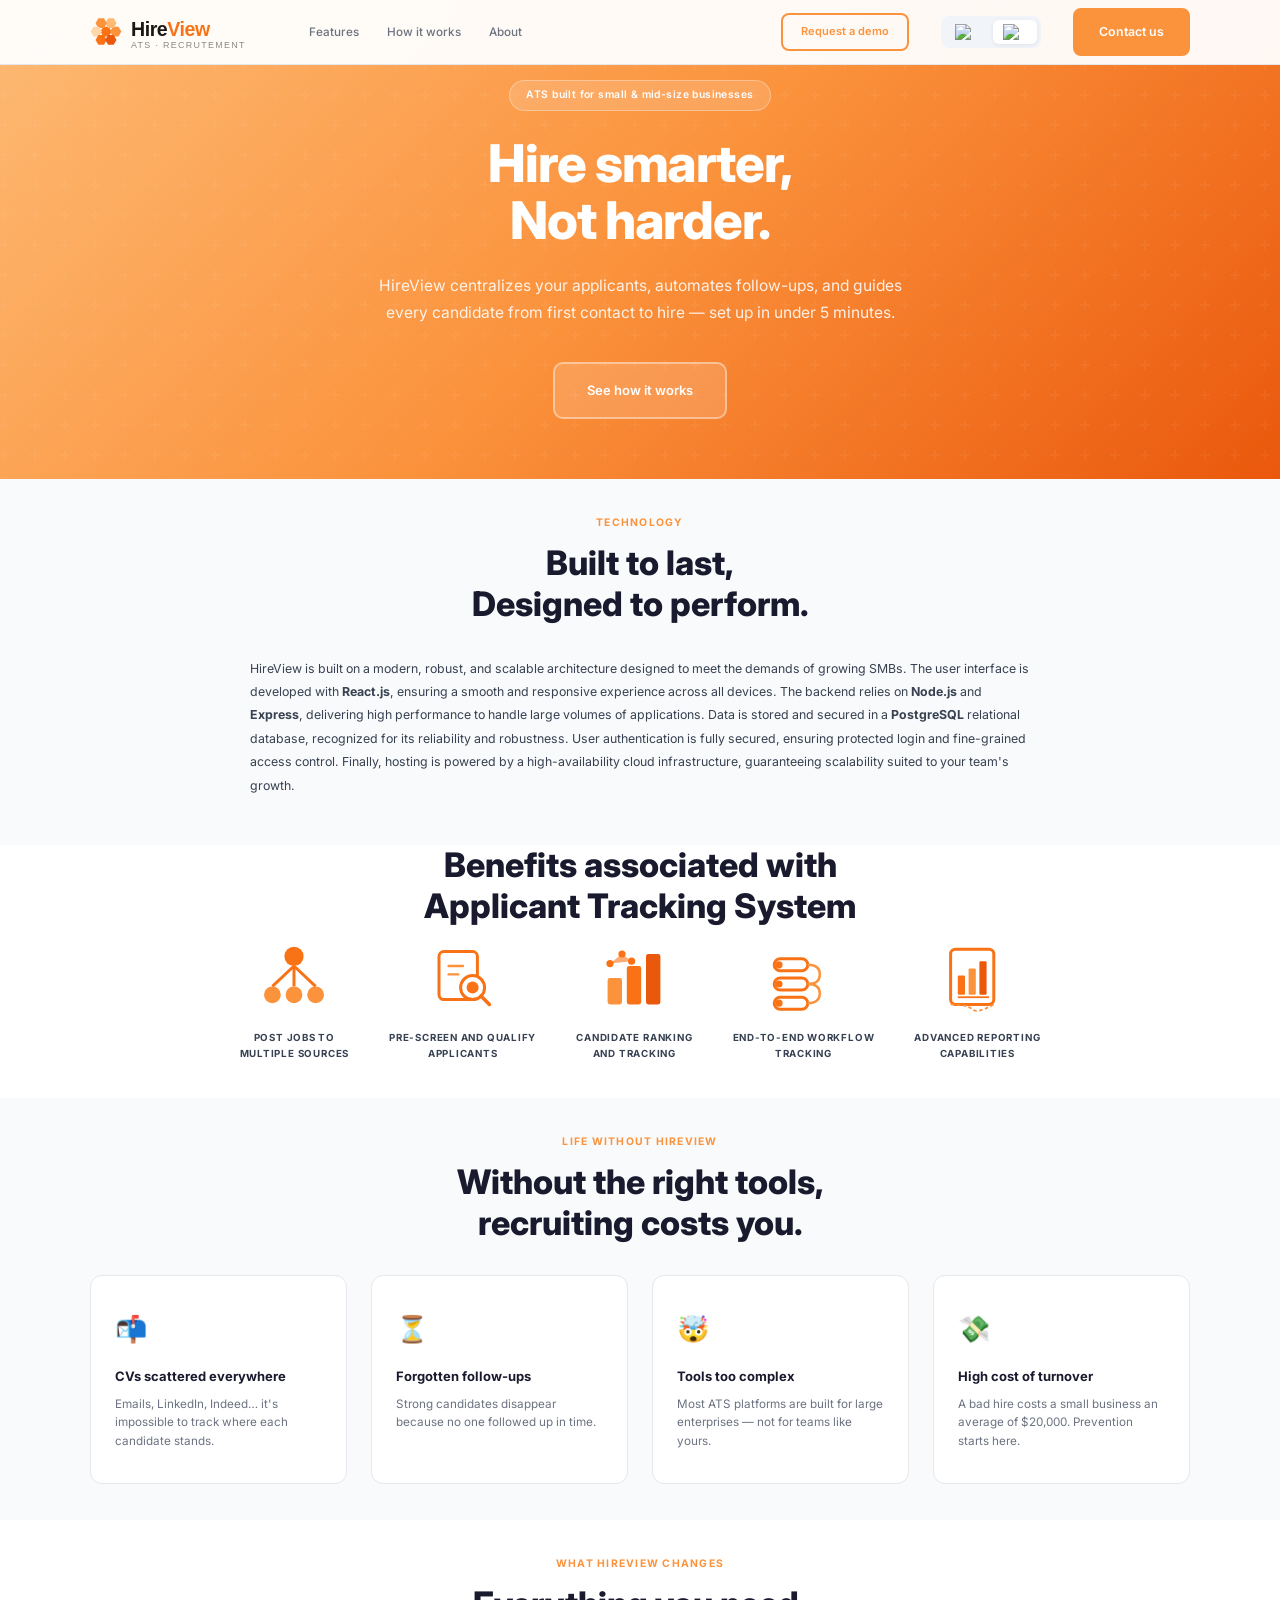
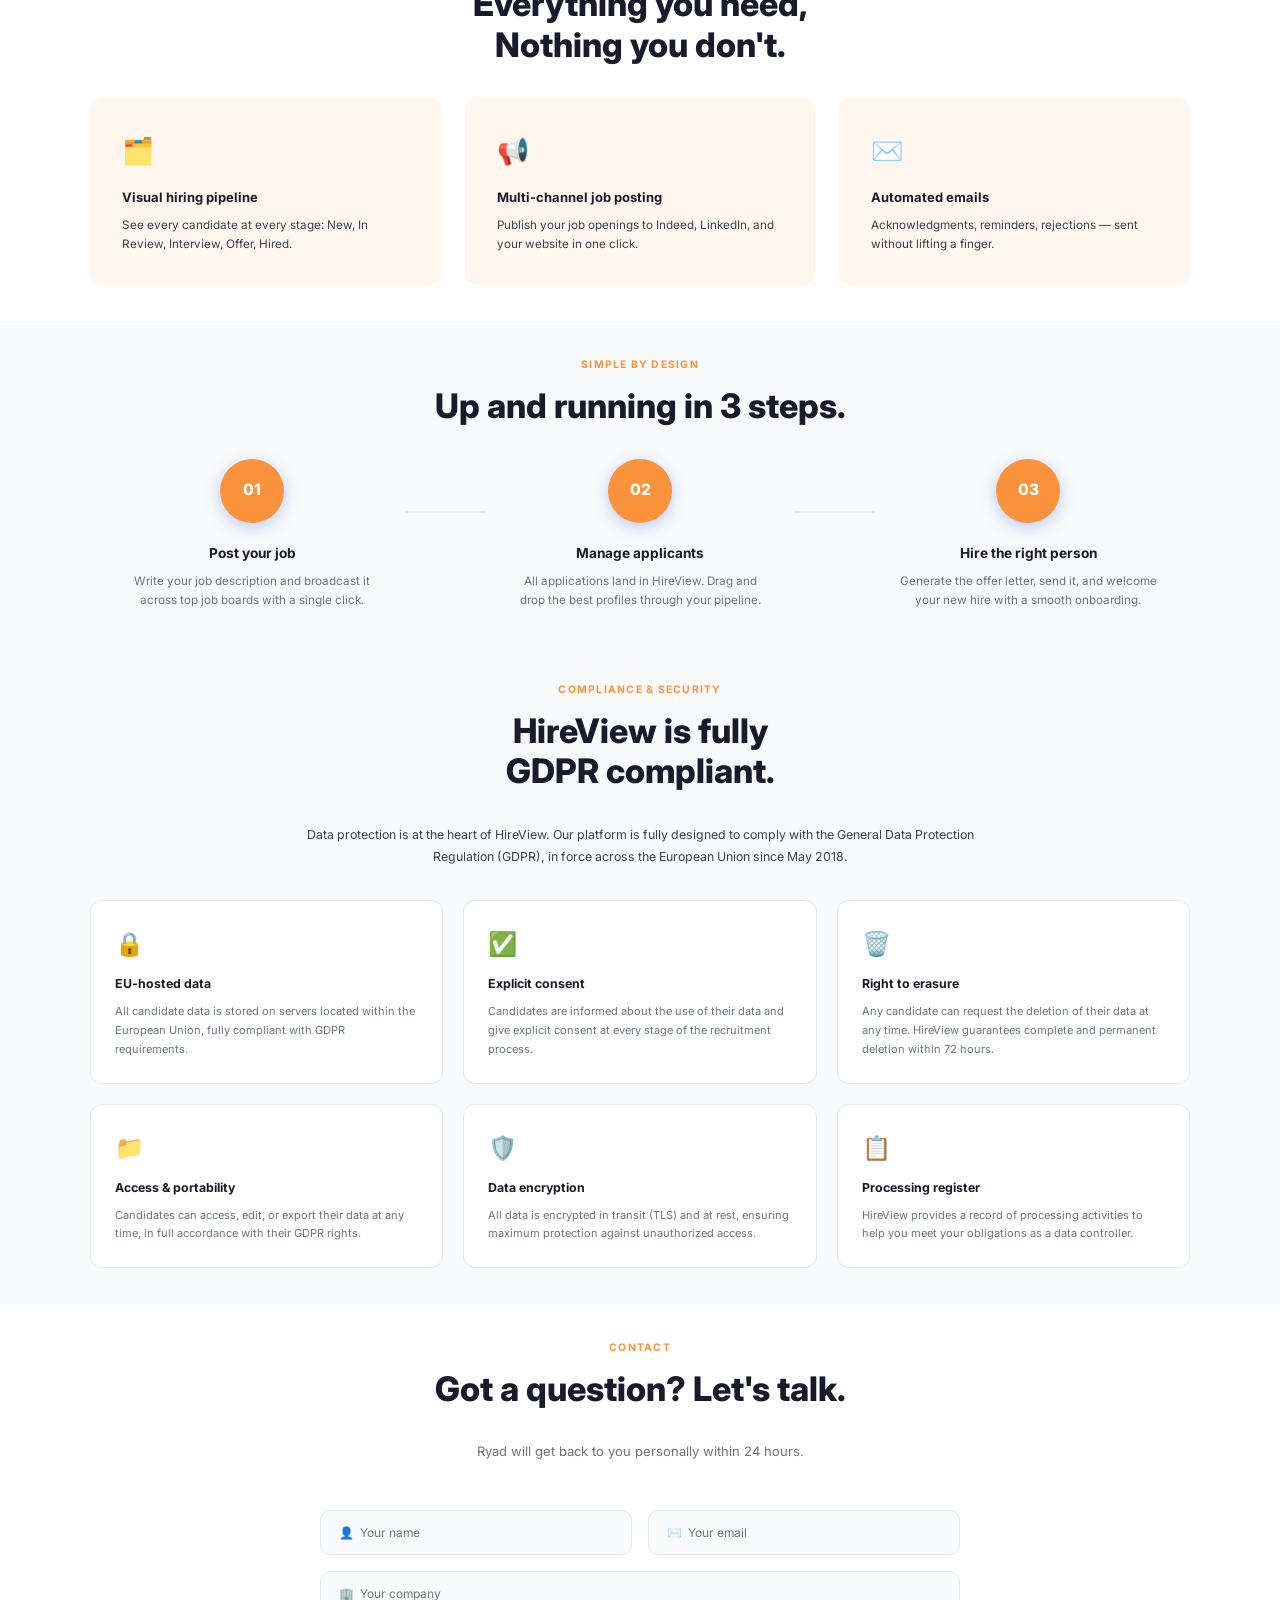
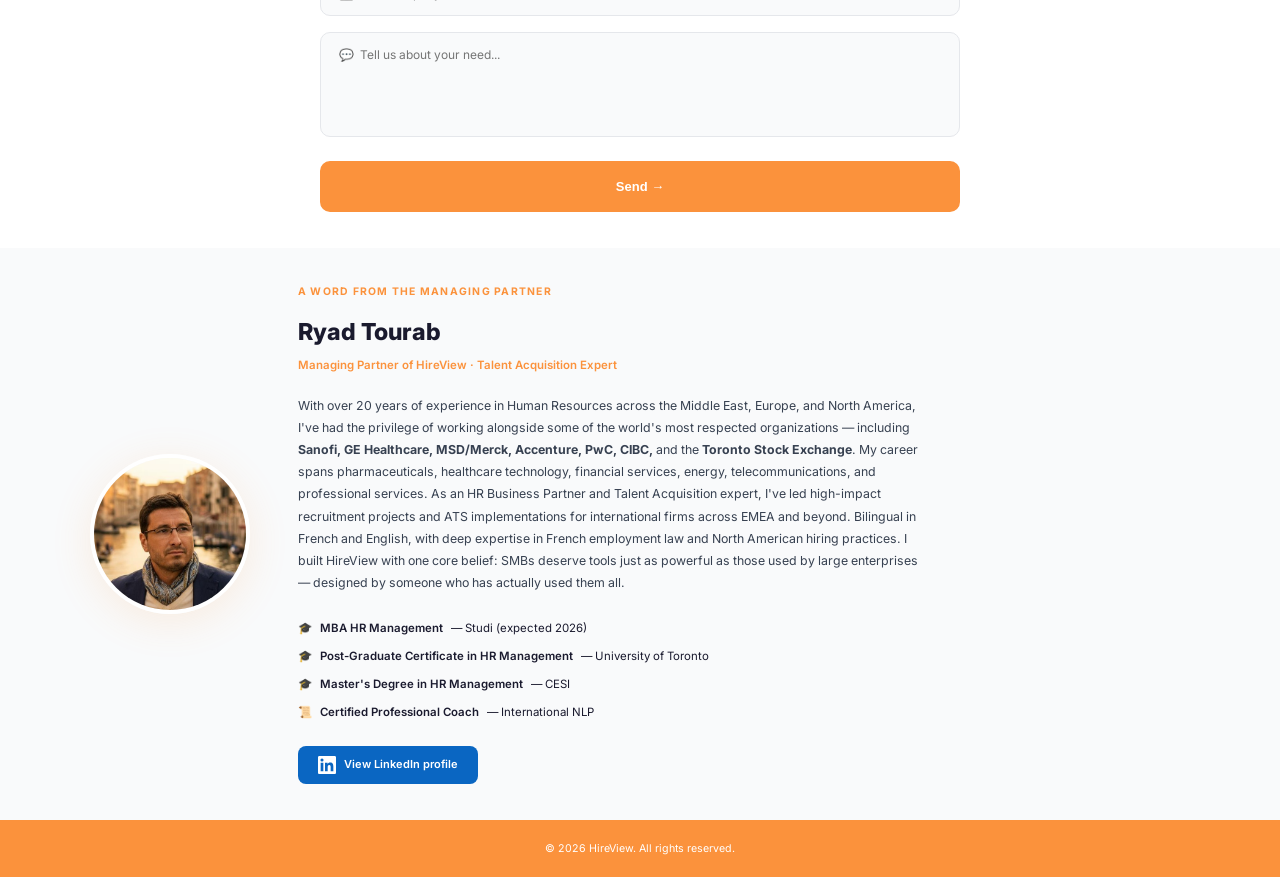
==== commit f4e03d1f: "Add files via upload" ====
--- a/index-en.html
+++ b/index-en.html
@@ -319,7 +319,7 @@
             <li>🎓 <strong>Master's Degree in HR Management</strong> — CESI</li>
             <li>📜 <strong>Certified Professional Coach</strong> — International NLP</li>
           </ul>
-          <a href="https://www.linkedin.com/in/ryad-t-6988889" target="_blank" rel="noopener" class="founder__linkedin">
+          <a href="https://www.linkedin.com/in/ryad-tourab-6988889" target="_blank" rel="noopener" class="founder__linkedin">
             <svg width="18" height="18" viewBox="0 0 24 24" fill="currentColor"><path d="M20.447 20.452h-3.554v-5.569c0-1.328-.027-3.037-1.852-3.037-1.853 0-2.136 1.445-2.136 2.939v5.667H9.351V9h3.414v1.561h.046c.477-.9 1.637-1.85 3.37-1.85 3.601 0 4.267 2.37 4.267 5.455v6.286zM5.337 7.433a2.062 2.062 0 01-2.063-2.065 2.064 2.064 0 112.063 2.065zm1.782 13.019H3.555V9h3.564v11.452zM22.225 0H1.771C.792 0 0 .774 0 1.729v20.542C0 23.227.792 24 1.771 24h20.451C23.2 24 24 23.227 24 22.271V1.729C24 .774 23.2 0 22.222 0h.003z"/></svg>
             View LinkedIn profile
           </a>
--- a/style.css
+++ b/style.css
@@ -1005,9 +1005,22 @@
     flex-direction: column;
     text-align: center;
     align-items: center;
+    gap: 24px;
   }
-  .founder__bio { max-width: 100%; }
+  .founder__avatar {
+    width: 120px;
+    height: 120px;
+  }
+  .founder__name { font-size: 1.4rem; }
+  .founder__title { font-size: 0.82rem; }
+  .founder__bio {
+    max-width: 100%;
+    font-size: 0.88rem;
+    text-align: left;
+  }
   .founder__credentials { grid-template-columns: 1fr; }
+  .founder__creds-list { align-items: flex-start; text-align: left; }
+  .founder__creds-list li { font-size: 0.82rem; }
   .founder__linkedin { margin: 0 auto; }
 }
 
